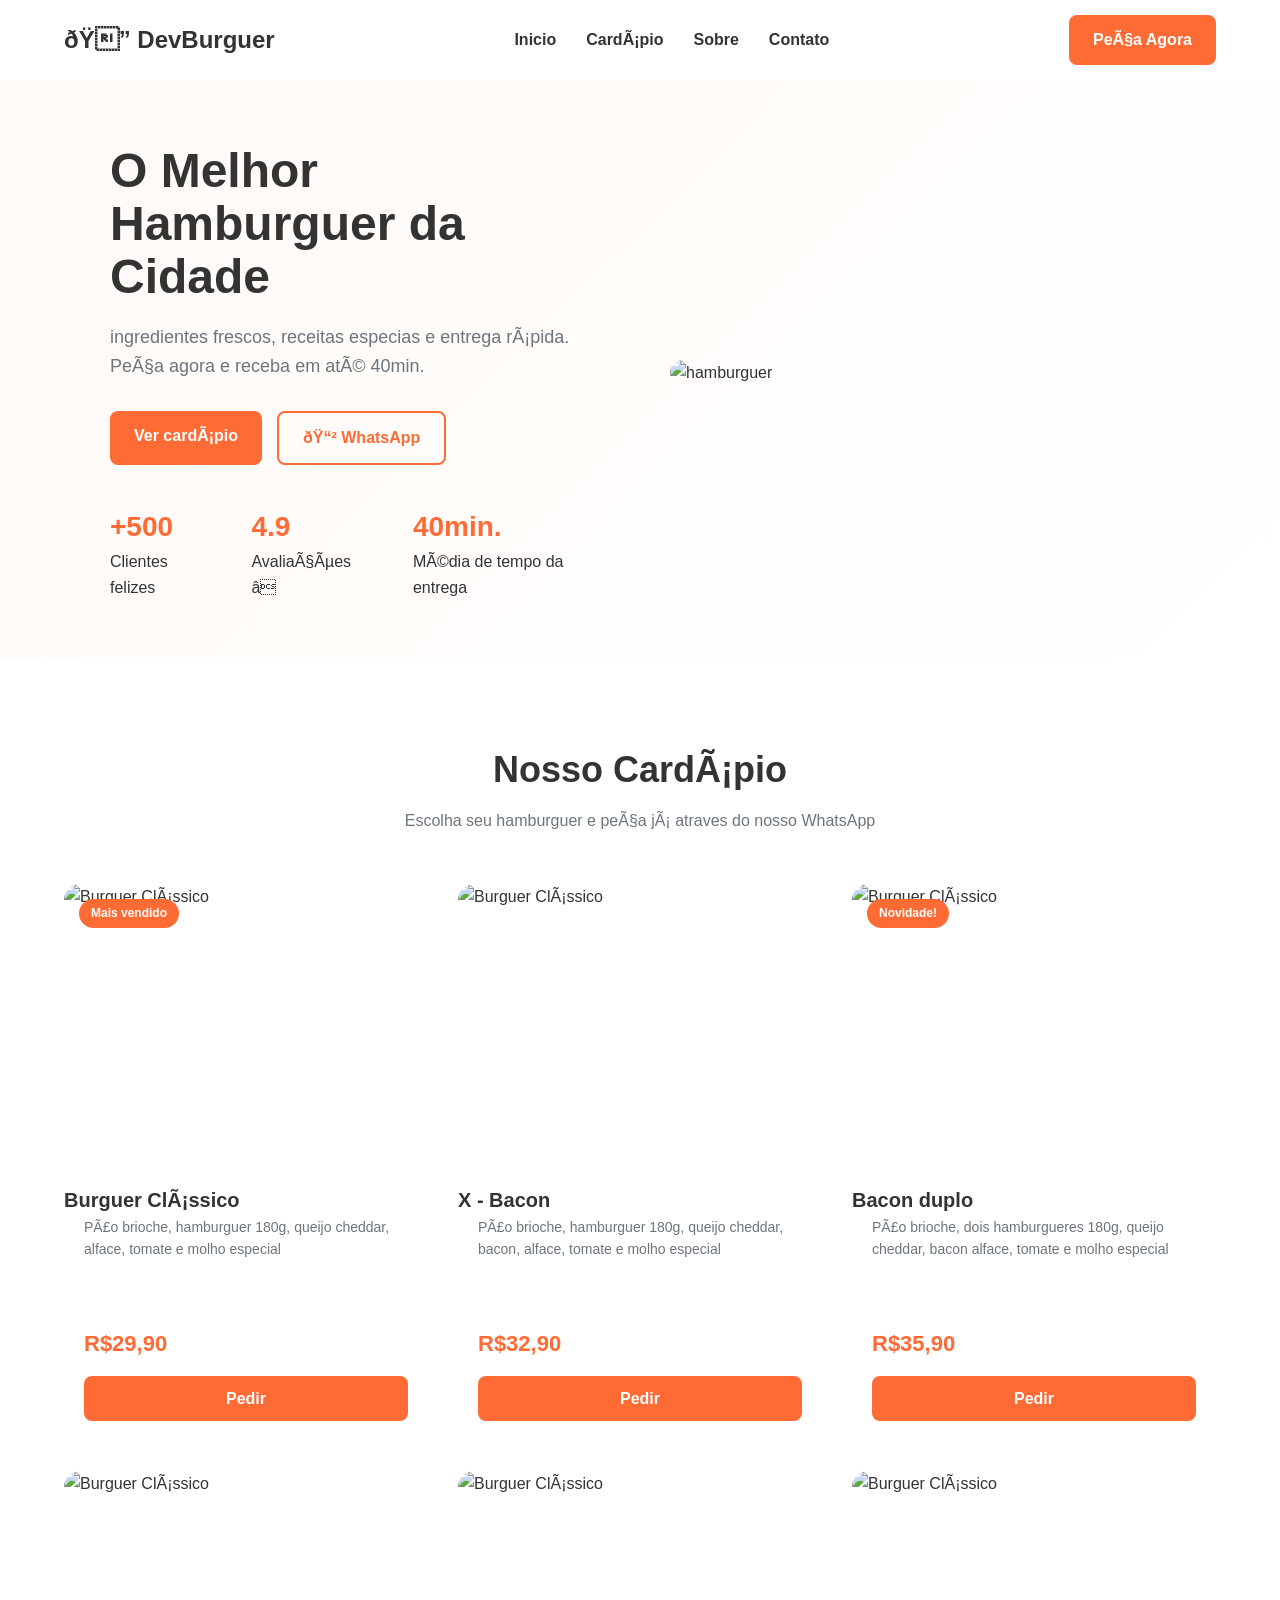
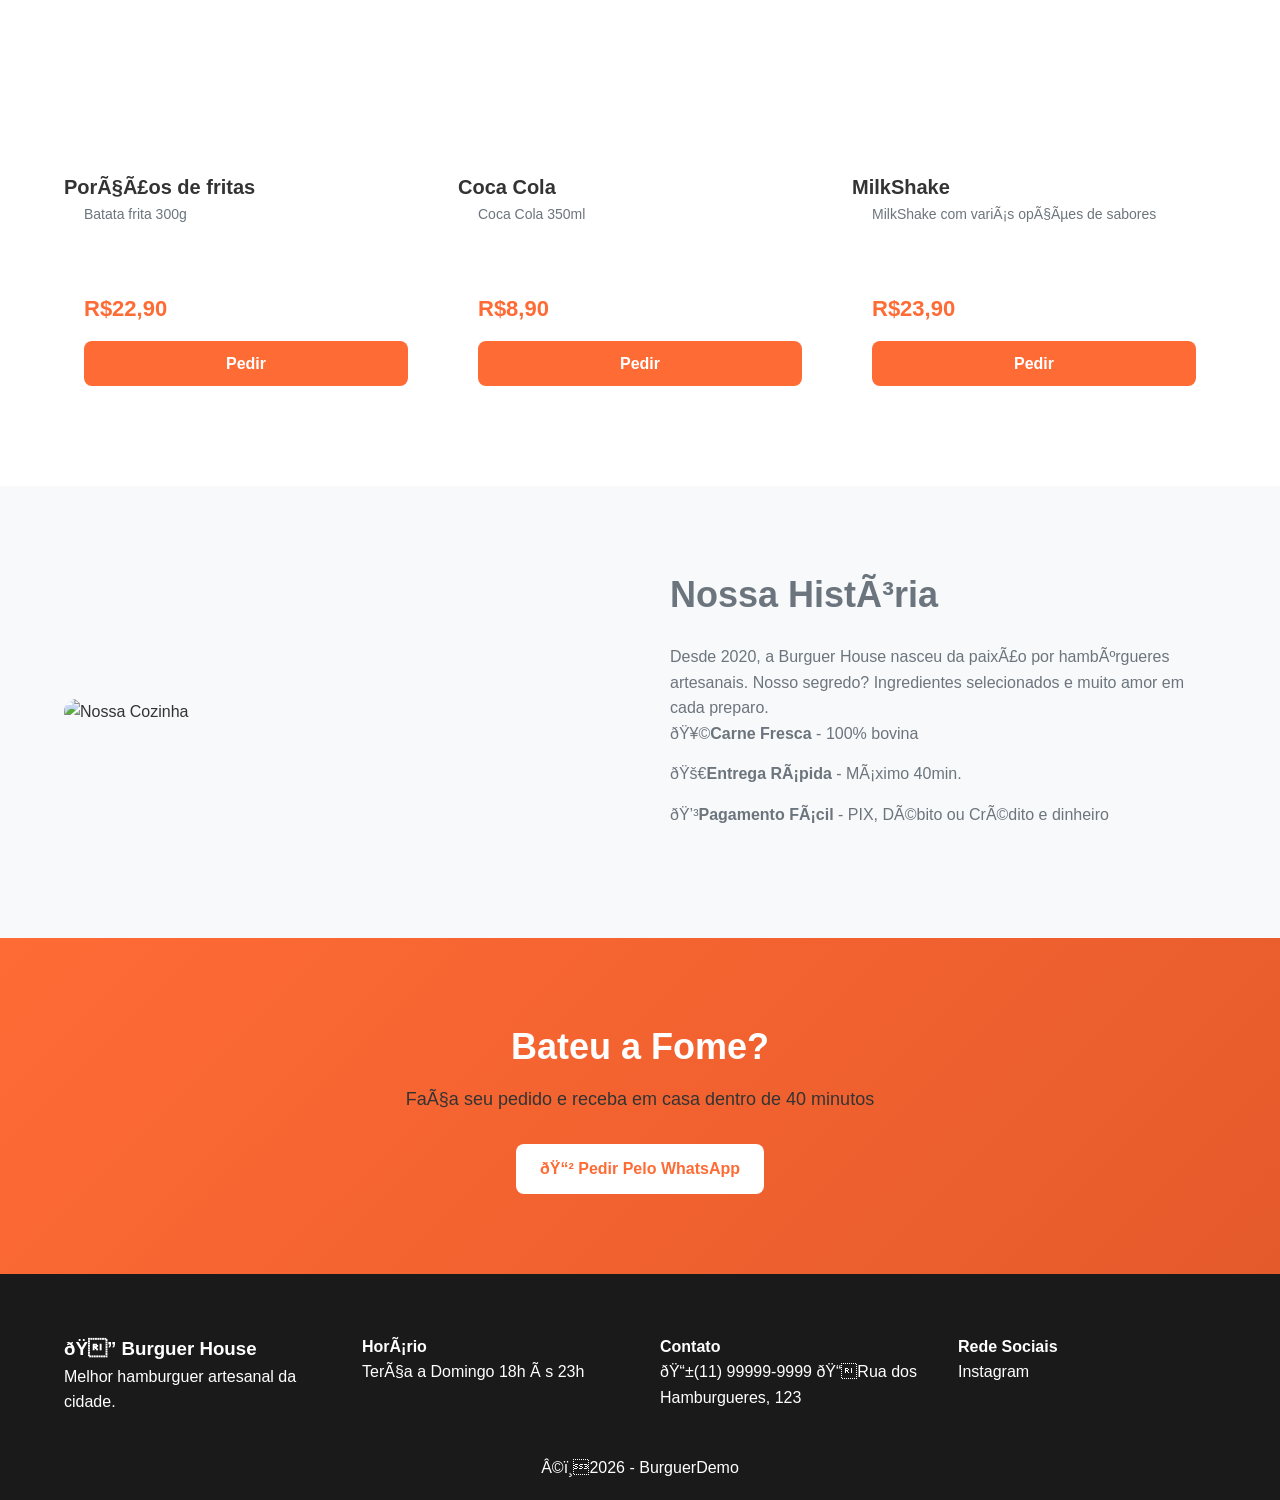
==== index.html @ b3206559 "first commit" ====
<!DOCTYPE html>
<html lang="en">
<head>
    <meta charset="pt-br">
    <meta name="viewport" content="width=device-width, initial-scale=1.0">
    <link rel="stylesheet" href="style.css">
    <title>Burguer Demo</title>
</head>
<body>
    <header>
        <a href="#" class="logo">🍔 DevBurguer</a>
        <nav>
            <a href="#">Inicio</a>
            <a href="#cardapio">Cardápio</a>
            <a href="#sobre">Sobre</a>
            <a href="#contato">Contato</a>
        </nav>
        <a href="#cardapio" class="btn">Peça Agora</a>
    </header>

    <section id="home" class="hero-wrapper">
        <article class="hero">
            <div>
                <h1>O Melhor Hamburguer da Cidade</h1>
                <p>ingredientes frescos, receitas especias e entrega rápida. Peça agora e receba em até 40min.</p>
                <nav class="hero-buttons">
                    <a id="#cardapio" class="btn">Ver cardápio</a>
                    <a href="https://wa.me/5511999999999" class="btn btn-outline">📲 WhatsApp</a>
                </nav>
                <ul class="hero-stats">
                    <li>
                        <strong>+500</strong>
                        Clientes felizes
                    </li>
                    <li>
                        <strong>4.9</strong>
                        Avaliações ⭐
                    </li>
                    <li>
                        <strong>40min.</strong>
                        Média de tempo da entrega
                    </li>
                </ul>
            </div>

            <img alt="hamburguer" src="https://images.unsplash.com/photo-1550547660-d9450f859349?q=80&w=765&auto=format&fit=crop&ixlib=rb-4.1.0&ixid=NHwxMjA3fDA%3D">
        </article>

    </section>

    <section id="cardapio" class="cardapio">
        <h2>Nosso Cardápio</h2>
        <p>Escolha seu hamburguer e peça já atraves do nosso WhatsApp</p>

        <ul class="menu-grid">
            <li>
                <img src="https://images.unsplash.com/photo-1767065703793-7012f5fced19?q=80&w=688&auto=format&fit=crop&ixlib=rb-4.1.0&ixid=NHwxMjA3fDA%3D" alt="Burguer Clássico">
                <span class="badge">Mais vendido</span>
                <h3>Burguer Clássico</h3>
                <p>Pão brioche, hamburguer 180g, queijo cheddar, alface, tomate e molho especial</p>
                <strong>R$29,90</strong>
                <a href="https://wa.me/5511999999999" class="btn">Pedir</a>
            </li>
            <li>
                <img src="https://plus.unsplash.com/premium_photo-1668202961193-4c5a66a2d68d?q=80&w=688&auto=format&fit=crop&ixlib=rb-4.1.0&ixid=NHwxMjA3fDA%3D" alt="Burguer Clássico">
                <h3>X - Bacon</h3>
                <p>Pão brioche, hamburguer 180g, queijo cheddar, bacon, alface, tomate e molho especial</p>
                <strong>R$32,90</strong>
                <a href="https://wa.me/5511999999999" class="btn">Pedir</a>
            </li>
            <li>
                <img src="https://images.unsplash.com/photo-1553979459-d2229ba7433b?q=80&w=1368&auto=format&fit=crop&ixlib=rb-4.1.0&ixid=NHwxMjA3fDA%3D" alt="Burguer Clássico">
                <span class="badge">Novidade!</span>
                <h3>Bacon duplo</h3>
                <p>Pão brioche, dois hamburgueres 180g, queijo cheddar, bacon alface, tomate e molho especial</p>
                <strong>R$35,90</strong>
                <a href="https://wa.me/5511999999999" class="btn">Pedir</a>
            </li>
            <li>
                <img src="https://plus.unsplash.com/premium_photo-1672774750509-bc9ff226f3e8?w=500&auto=format&fit=crop&q=60&ixlib=rb-4.1.0&ixid=NHwxMjA3fDA%3D" alt="Burguer Clássico">
                <h3>Porçãos de fritas</h3>
                <p>Batata frita 300g</p>
                <strong>R$22,90</strong>
                <a href="https://wa.me/5511999999999" class="btn">Pedir</a>
            </li>
            <li>
                <img src="https://images.unsplash.com/photo-1624797375978-8c2f746bdd3a?q=80&w=1493&auto=format&fit=crop&ixlib=rb-4.1.0&ixid=NHwxMjA3fDA%3D" alt="Burguer Clássico">
                <h3>Coca Cola</h3>
                <p>Coca Cola 350ml</p>
                <strong>R$8,90</strong>
                <a href="https://wa.me/5511999999999" class="btn">Pedir</a>
            </li>
            <li>
                <img src="https://images.unsplash.com/photo-1553787499-6f9133860278?q=80&w=687&auto=format&fit=crop&ixlib=rb-4.1.0&ixid=NHwxMjA3fDA%3D" alt="Burguer Clássico">
                <h3>MilkShake</h3>
                <p>MilkShake com variás opções de sabores</p>
                <strong>R$23,90</strong>
                <a href="https://wa.me/5511999999999" class="btn">Pedir</a>
            </li>
        </ul>

    </section>

    <section id="sobre" class="sobre">
        <img src="https://media.istockphoto.com/id/1333944307/pt/foto/close-up-on-a-chef-preparing-burgers-at-a-restaurant.jpg?s=2048x2048&w=is&k=20&c=z2HkvEHlFEGP-bmzWvf8Dh6YORxbIWRDjAo1JpiLrrc=" alt="Nossa Cozinha">
        <article>
            <h2>Nossa História</h2>
            <p>Desde 2020, a Burguer House nasceu da paixão por hambúrgueres artesanais. Nosso segredo? Ingredientes selecionados e muito amor em cada preparo.</p>
            <ul>
                <li>🥩<strong>Carne Fresca</strong> - 100% bovina</li>
                <li>🚀<strong>Entrega Rápida</strong> - Máximo 40min.</li>
                <li>💳<strong>Pagamento Fácil</strong> - PIX, Débito ou Crédito e dinheiro</li>
            </ul>
        </article>
    </section>    

    <section id="cta" class="cta">
        <h2>Bateu a Fome?</h2>
        <p>Faça seu pedido e receba em casa dentro de 40 minutos</p>
        <a href="https://wa.me/5511999999999" class="btn btn-light">📲 Pedir Pelo WhatsApp</a>
    </section>

    <footer id="contato">
        <section>
            <h3>🍔 Burguer House</h3>
            <p>Melhor hamburguer artesanal da cidade.</p>
        </section>

        <section>
            <h4>Horário</h4>
            <p>Terça a Domingo 18h às 23h</p>
        </section>

        <section>
            <h4>Contato</h4>
            <p>
                📱(11) 99999-9999
               📍Rua dos Hamburgueres, 123
            </p>

        </section>

        <section>
            <H4>Rede Sociais</H4>
            <p>Instagram</p>
        </section>

        <p class="copy">©️2026 - BurguerDemo</p>

    </footer>


</body>
</html>
---- style.css ----
* {
    margin: 0;
    padding: 0;
    box-sizing: border-box;
}

:root {
    --primary: #ff6b35;
    --dark: #1a1a1a;
    --gray: #6c757d;
    --light: #f8f9fa;
    --radius: 16px;
    --shadow: 0 10px 40 px rgab(0, 0, 0, 0.1);
}

body {
    font-family: Arial, Helvetica, sans-serif;
    line-height: 1.6;
    color: #333;
}

a {
    text-decoration: none;
    color: inherit;
}

img {
    max-width: 100%;
    display: block;
}

ul {
    list-style: none;
}

html {
    scroll-behavior: smooth;
}

.btn {
    background: var(--primary);
    display: inline-block;
    padding: 12px 24px;
    color: #fff;
    border-radius: 8px;
    font-weight: 600;
    transition: 0.3s;
    cursor: pointer;
}

.btn:hover {
    filter: brightness(0.9);
    transform: translateY(-2px);
}

.btn-outline {
    background: transparent;
    border: 2px solid var(--primary);
    color: var(--primary);
}

.btn-outline:hover {
    background-color: var(--primary);
    color: #fff;
}

.btn-light {
    background-color: #fff;
    color: var(--primary);
}

.logo {
    font-size: 24px;
    font-weight: 700;
}

header {
    position: fixed;
    inset: 0 0 auto 0;
    display: flex;
    align-items: center;
    justify-content: space-between;
    padding: 15px 5%;
    background: #fff;
    box-shadow: var(--shadow);
    z-index: 99;
}

header nav {
    display: flex;
    gap: 30px;
}

header nav a {
    font-weight: 600;
}

header nav a:hover {
    color: var(--primary);
}

.hero-wrapper {
    background: linear-gradient(135deg, #fff9f5, white);
    padding-top: 85px;
}

.hero {
    display: grid;
    grid-template-columns: 1fr 1fr;
    align-items: center;
    gap: 60px;
    max-width: 1100px;
    margin: 0 auto;
    padding: 60px 20px;
}

.hero h1 {
    font-size: 48px;
    line-height: 1.1;
    margin-bottom: 20px;
}

.hero p {
    font-size: 18px;
    color: var(--gray);
    margin-bottom: 30px;
}

.hero img {
    border-radius: var(--radius);
    box-shadow: 0 20px 60px rgab(255, 107, 53, 0.3);
}

.hero-buttons {
    display: flex;
    gap: 15px;
    margin-bottom: 40px;
}

.hero-stats {
    display: flex;
    gap: 40px;
}

.hero-stats li {
    display: flex;
    flex-direction: column;
}

.hero-stats span {
    font-size: 14px;
    color: var(--gray);
}

.hero-stats strong {
    font-size: 28px;
    color: var(--primary);
}

.cardapio {
    padding: 80px 5%;
    text-align: center;
}

.cardapio h2 {
    font-size: 36px;
    margin-bottom: 10px;
}

.cardapio p {
    color: var(--gray);
    margin-bottom: 50px;
}

.menu-grid {
    display: grid;
    grid-template-columns: repeat(auto-fit, minmax(300px, 1fr));
    gap: 30px;
    max-width: 1200px;
    margin: 0 auto;
}

.menu-grid li {
    position: relative;
    background-color: #fff;
    border-radius: var(--radius);
    overflow: hidden;
    box-shadow: var(--shadow);
    text-align: left;
}

.menu-grid li img {
    width: 100%;
    height: 300px;
    object-fit: cover;
}

.badge {
    position: absolute;
    top: 15px;
    left: 15px;
    background-color: var(--primary);
    color: #fff;
    padding: 5px 12px;
    border-radius: 20px;
    font-size: 12px;
    font-weight: 600;
}

.menu-grid h3 {
    padding: 20px, 20px, 10px;
    font-size: 20px;
}

.menu-grid p {
    padding: 0 20px;
    font-size: 14px;
    color: var(--gray);
}

.menu-grid strong {
    display: block;
    padding: 15px 20px 0;
    font-size: 22px;
    color: var(--primary);
}

.menu-grid .btn {
    display: block;
    margin: 15px 20px 20px;
    text-align: center;
    padding: 10px;
}

.sobre {
    display: grid;
    grid-template-columns: 1fr 1fr;
    align-items: center;
    gap: 60px;
    padding: 80px 5%;
    background-color: var(--light);
}

.sobre img {
    border-radius: var(--radius);
    box-shadow: var(--shadow);
}

.sobre h2 {
    font-size: 36px;
    margin-bottom: 20px;
}

.sobre article {
    color: var(--gray);
    margin-bottom: 30px;
}

.sobre ul {
    display: flex;
    flex-direction: column;
    gap: 15px;
}

.cta {
    padding: 80px 5%;
    text-align: center;
    background: linear-gradient(135deg, var(--primary), #e55a2b);
}

.cta h2 {
    font-size: 36px;
    color: #fff;
    margin-bottom: 10px;
}

.cta p {
    color: rgab(255, 255, 255, 0.9);
    font-size: 18px;
    margin-bottom: 30px;
}

footer {
    display: grid;
    grid-template-columns: repeat(4, 1fr);
    gap: 40px;
    padding: 60px 5% 20px;
    background: var(--dark);
    color: #fff;
}

footer .copy {
    grid-column: 1/-1;
    text-align: center;
}
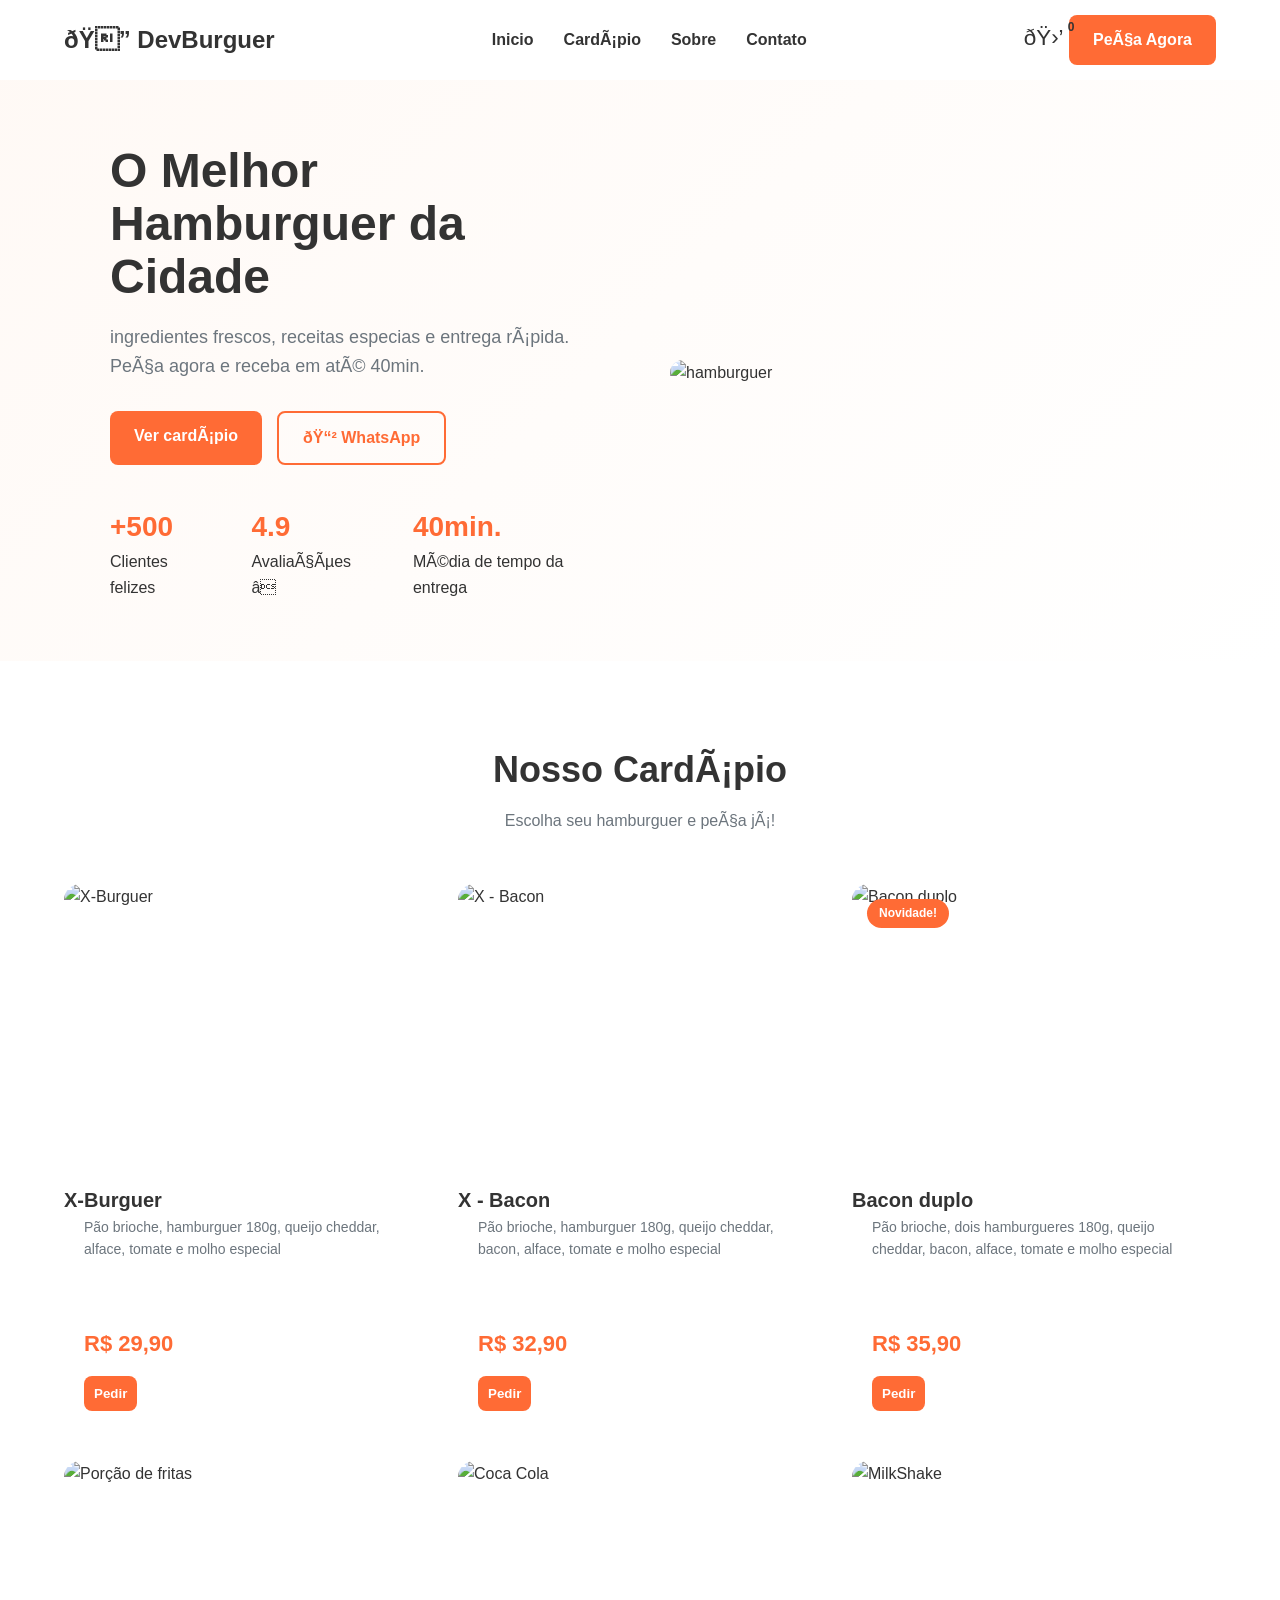
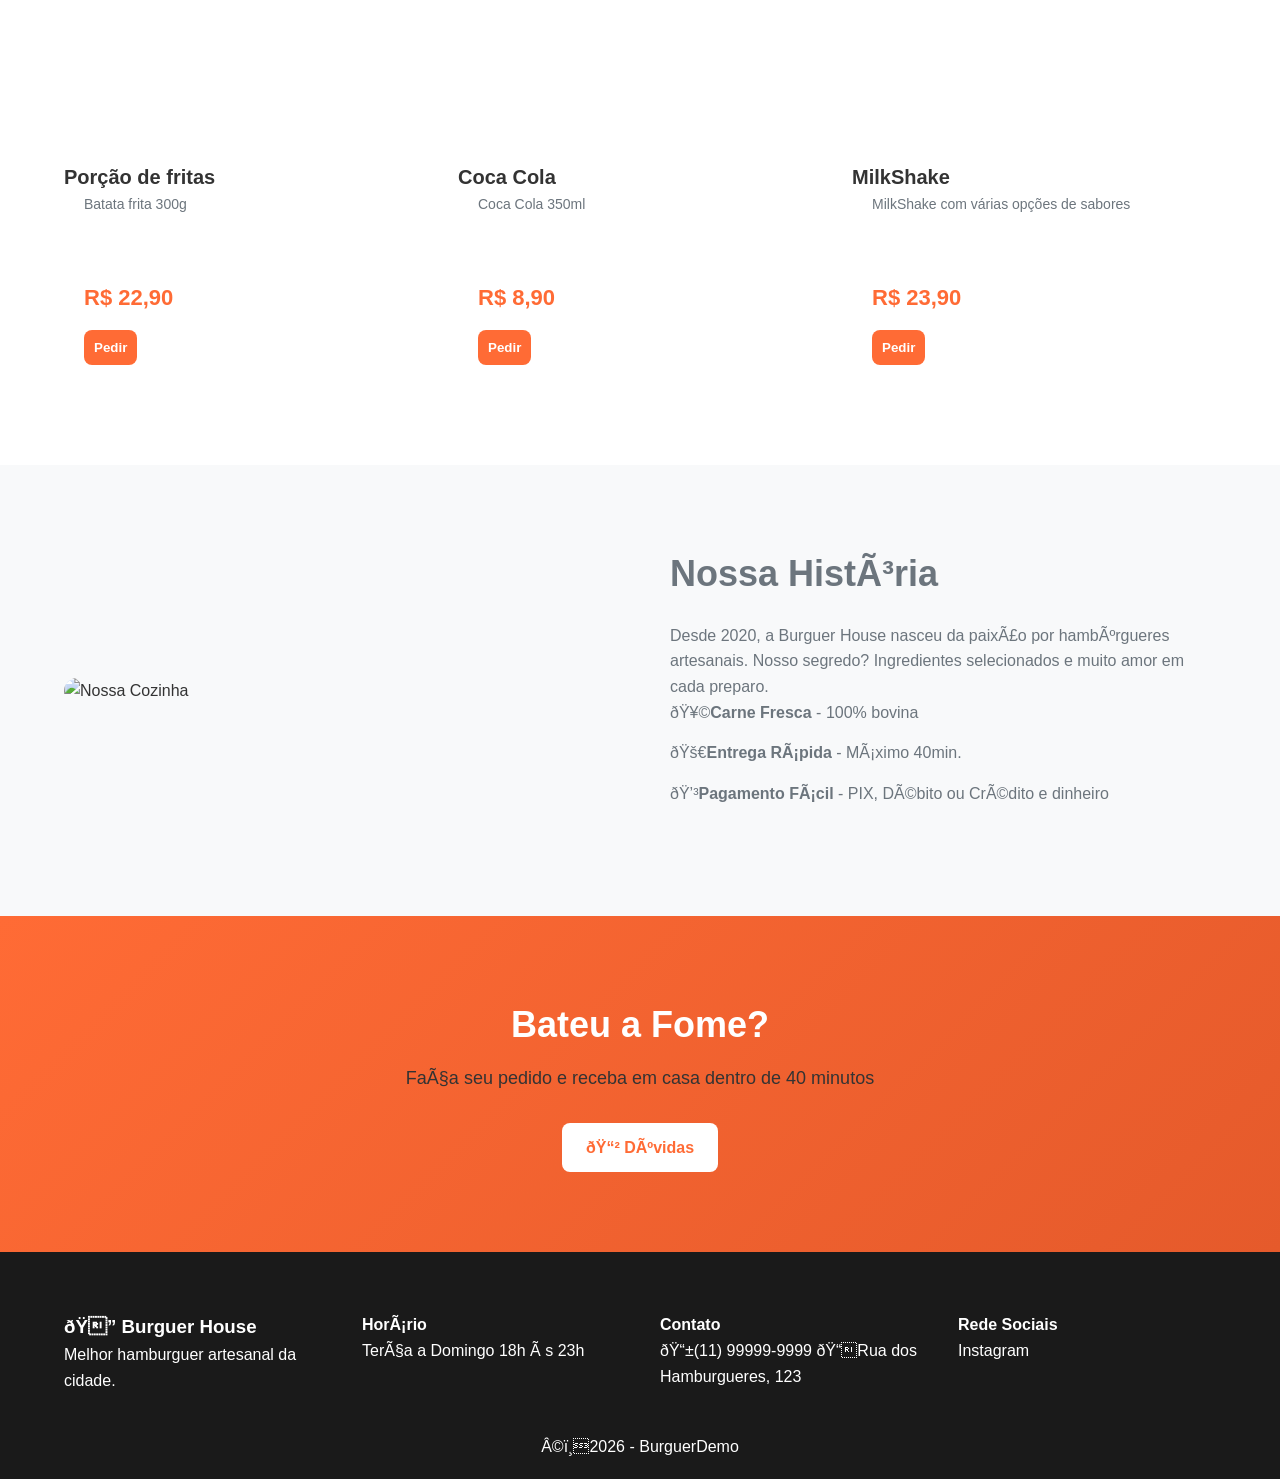
==== commit c8a9163c: "add cart page" ====
--- a/index.html
+++ b/index.html
@@ -15,7 +15,12 @@
             <a href="#sobre">Sobre</a>
             <a href="#contato">Contato</a>
         </nav>
-        <a href="#cardapio" class="btn">Peça Agora</a>
+        <div>
+            <a href="carrinho.html" class="cart-link" aria-label="Carrinho">
+            🛒 <span class="cart-badge" id="cart-badge"></span>
+            </a>
+            <a href="#cardapio" class="btn">Peça Agora</a>
+        </div>
     </header>
 
     <section id="home" class="hero-wrapper">
@@ -50,54 +55,11 @@
 
     <section id="cardapio" class="cardapio">
         <h2>Nosso Cardápio</h2>
-        <p>Escolha seu hamburguer e peça já atraves do nosso WhatsApp</p>
+        <p>Escolha seu hamburguer e peça já!</p>
 
-        <ul class="menu-grid">
-            <li>
-                <img src="https://images.unsplash.com/photo-1767065703793-7012f5fced19?q=80&w=688&auto=format&fit=crop&ixlib=rb-4.1.0&ixid=NHwxMjA3fDA%3D" alt="Burguer Clássico">
-                <span class="badge">Mais vendido</span>
-                <h3>Burguer Clássico</h3>
-                <p>Pão brioche, hamburguer 180g, queijo cheddar, alface, tomate e molho especial</p>
-                <strong>R$29,90</strong>
-                <a href="https://wa.me/5511999999999" class="btn">Pedir</a>
-            </li>
-            <li>
-                <img src="https://plus.unsplash.com/premium_photo-1668202961193-4c5a66a2d68d?q=80&w=688&auto=format&fit=crop&ixlib=rb-4.1.0&ixid=NHwxMjA3fDA%3D" alt="Burguer Clássico">
-                <h3>X - Bacon</h3>
-                <p>Pão brioche, hamburguer 180g, queijo cheddar, bacon, alface, tomate e molho especial</p>
-                <strong>R$32,90</strong>
-                <a href="https://wa.me/5511999999999" class="btn">Pedir</a>
-            </li>
-            <li>
-                <img src="https://images.unsplash.com/photo-1553979459-d2229ba7433b?q=80&w=1368&auto=format&fit=crop&ixlib=rb-4.1.0&ixid=NHwxMjA3fDA%3D" alt="Burguer Clássico">
-                <span class="badge">Novidade!</span>
-                <h3>Bacon duplo</h3>
-                <p>Pão brioche, dois hamburgueres 180g, queijo cheddar, bacon alface, tomate e molho especial</p>
-                <strong>R$35,90</strong>
-                <a href="https://wa.me/5511999999999" class="btn">Pedir</a>
-            </li>
-            <li>
-                <img src="https://plus.unsplash.com/premium_photo-1672774750509-bc9ff226f3e8?w=500&auto=format&fit=crop&q=60&ixlib=rb-4.1.0&ixid=NHwxMjA3fDA%3D" alt="Burguer Clássico">
-                <h3>Porçãos de fritas</h3>
-                <p>Batata frita 300g</p>
-                <strong>R$22,90</strong>
-                <a href="https://wa.me/5511999999999" class="btn">Pedir</a>
-            </li>
-            <li>
-                <img src="https://images.unsplash.com/photo-1624797375978-8c2f746bdd3a?q=80&w=1493&auto=format&fit=crop&ixlib=rb-4.1.0&ixid=NHwxMjA3fDA%3D" alt="Burguer Clássico">
-                <h3>Coca Cola</h3>
-                <p>Coca Cola 350ml</p>
-                <strong>R$8,90</strong>
-                <a href="https://wa.me/5511999999999" class="btn">Pedir</a>
-            </li>
-            <li>
-                <img src="https://images.unsplash.com/photo-1553787499-6f9133860278?q=80&w=687&auto=format&fit=crop&ixlib=rb-4.1.0&ixid=NHwxMjA3fDA%3D" alt="Burguer Clássico">
-                <h3>MilkShake</h3>
-                <p>MilkShake com variás opções de sabores</p>
-                <strong>R$23,90</strong>
-                <a href="https://wa.me/5511999999999" class="btn">Pedir</a>
-            </li>
-        </ul>
+        <ul class="menu-grid"></ul>
+
+<script src="cardapio.js"></script>
 
     </section>
 
@@ -117,7 +79,7 @@
     <section id="cta" class="cta">
         <h2>Bateu a Fome?</h2>
         <p>Faça seu pedido e receba em casa dentro de 40 minutos</p>
-        <a href="https://wa.me/5511999999999" class="btn btn-light">📲 Pedir Pelo WhatsApp</a>
+        <a href="https://wa.me/5511999999999" class="btn btn-light">📲 Dúvidas</a>
     </section>
 
     <footer id="contato">
--- a/style.css
+++ b/style.css
@@ -37,6 +37,23 @@
     scroll-behavior: smooth;
 }
 
+.cart-link { position: relative; font-size: 1.4rem; }
+
+.cart-badge {
+  position: absolute;
+  top: -8px;
+  right: -12px;
+  min-width: 20px;
+  padding: 0 5px;
+  border-radius: 999px;
+  background: var(--orange);
+  color: var(--white);
+  font-size: 0.75rem;
+  font-weight: 700;
+  line-height: 20px;
+  text-align: center;
+}
+
 .btn {
     background: var(--primary);
     display: inline-block;
@@ -67,6 +84,13 @@
 .btn-light {
     background-color: #fff;
     color: var(--primary);
+}
+
+.menu-grid .btn {
+  border: none;
+  cursor: pointer; 
+  padding: 12px 24px;
+  border-radius: 8px;
 }
 
 .logo {
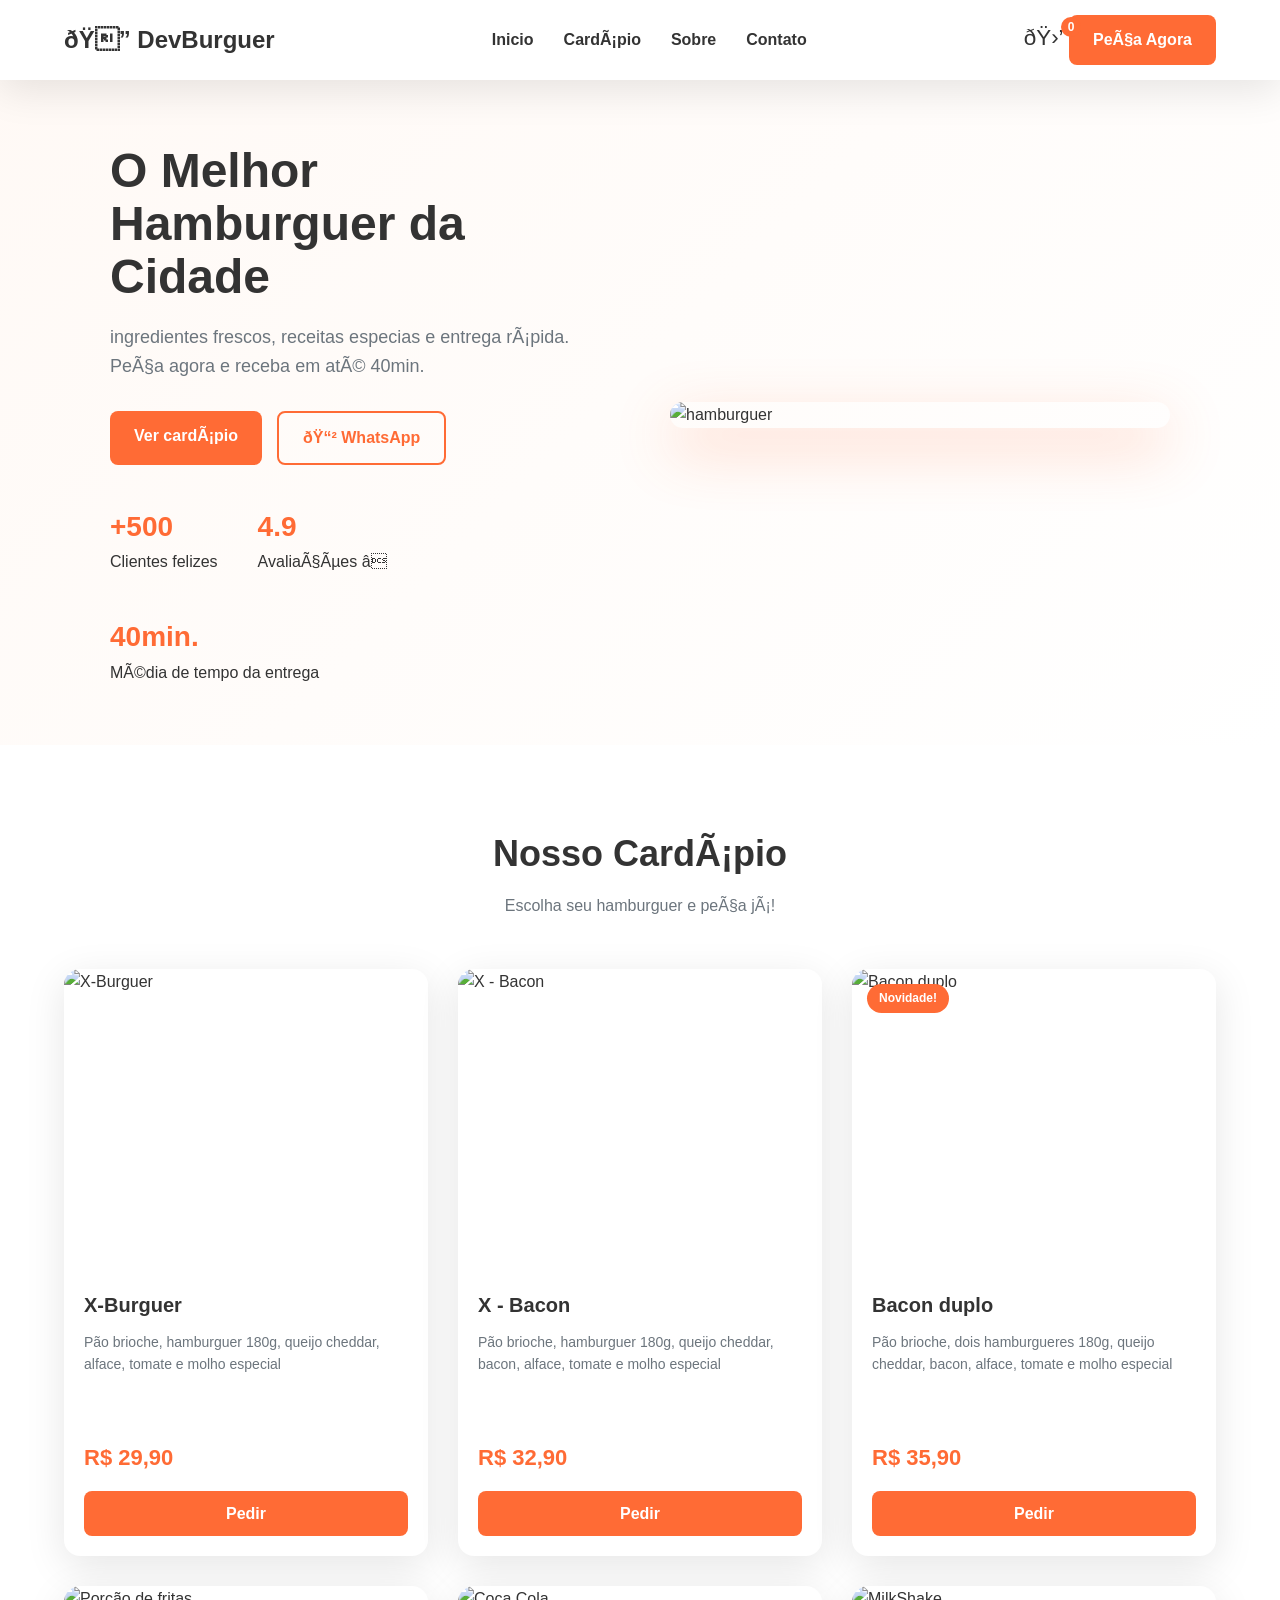
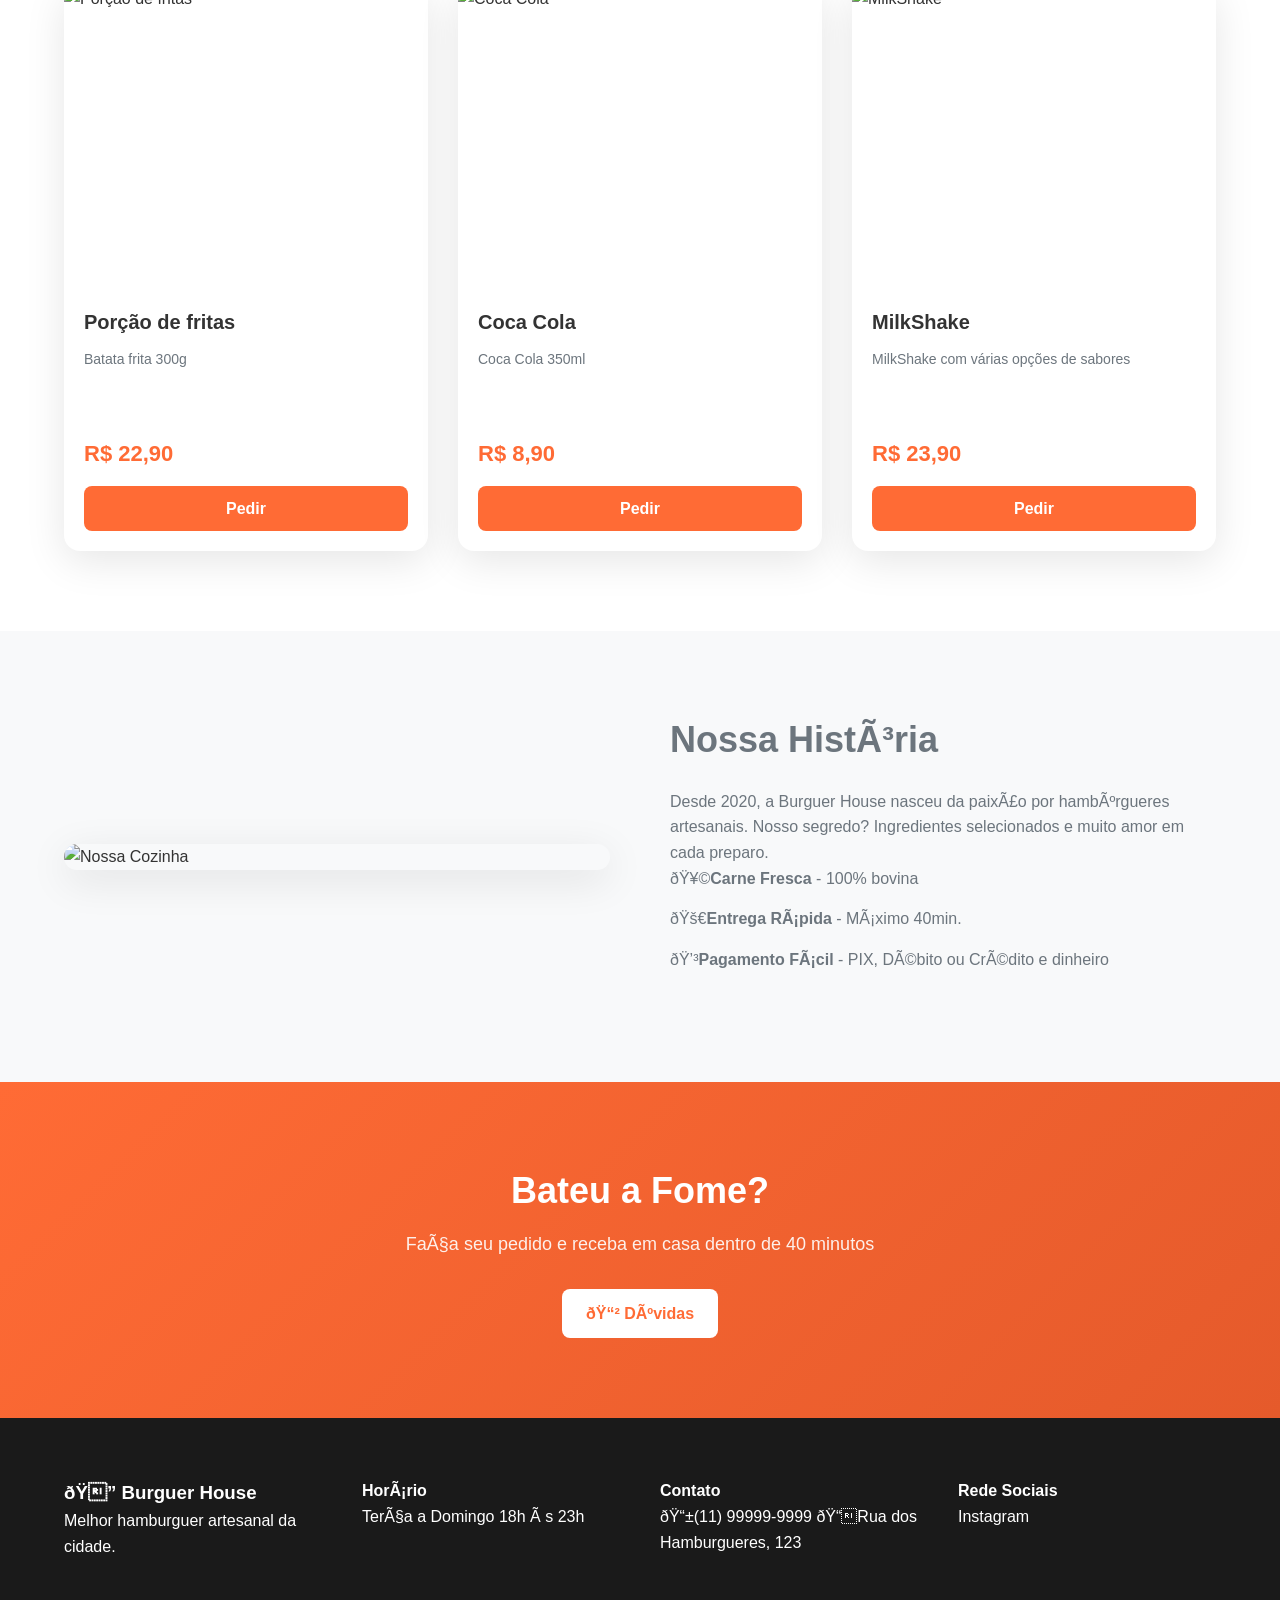
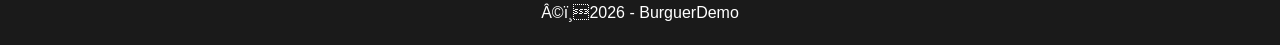
==== commit 7a85c9aa: "modificação home" ====
--- a/index.html
+++ b/index.html
@@ -29,7 +29,7 @@
                 <h1>O Melhor Hamburguer da Cidade</h1>
                 <p>ingredientes frescos, receitas especias e entrega rápida. Peça agora e receba em até 40min.</p>
                 <nav class="hero-buttons">
-                    <a id="#cardapio" class="btn">Ver cardápio</a>
+                    <a id="#cardapio" href="#cardapio" class="btn">Ver cardápio</a>
                     <a href="https://wa.me/5511999999999" class="btn btn-outline">📲 WhatsApp</a>
                 </nav>
                 <ul class="hero-stats">
--- a/style.css
+++ b/style.css
@@ -10,7 +10,15 @@
     --gray: #6c757d;
     --light: #f8f9fa;
     --radius: 16px;
-    --shadow: 0 10px 40 px rgab(0, 0, 0, 0.1);
+    --shadow: 0 10px 40px rgba(0, 0, 0, 0.1);
+    --header-h: 85px; /* altura do cabeçalho fixo (muda no celular) */
+}
+
+html {
+    scroll-behavior: smooth;
+    scroll-padding-top: var(--header-h); /* links #cardapio, #sobre não ficam escondidos atrás do cabeçalho */
+    -webkit-text-size-adjust: 100%;      /* iOS: não aumenta o texto sozinho ao girar a tela */
+    text-size-adjust: 100%;
 }
 
 body {
@@ -24,6 +32,11 @@
     color: inherit;
 }
 
+a,
+button {
+    -webkit-tap-highlight-color: transparent; /* tira o brilho cinza ao tocar */
+}
+
 img {
     max-width: 100%;
     display: block;
@@ -33,41 +46,42 @@
     list-style: none;
 }
 
-html {
-    scroll-behavior: smooth;
-}
-
+/* ---------- Carrinho no cabeçalho ---------- */
 .cart-link { position: relative; font-size: 1.4rem; }
 
 .cart-badge {
-  position: absolute;
-  top: -8px;
-  right: -12px;
-  min-width: 20px;
-  padding: 0 5px;
-  border-radius: 999px;
-  background: var(--orange);
-  color: var(--white);
-  font-size: 0.75rem;
-  font-weight: 700;
-  line-height: 20px;
-  text-align: center;
-}
-
+    position: absolute;
+    top: -8px;
+    right: -12px;
+    min-width: 20px;
+    padding: 0 5px;
+    border-radius: 999px;
+    background: var(--primary);
+    color: #fff;
+    font-size: 0.75rem;
+    font-weight: 700;
+    line-height: 20px;
+    text-align: center;
+}
+
+/* ---------- Botões ---------- */
 .btn {
     background: var(--primary);
     display: inline-block;
     padding: 12px 24px;
     color: #fff;
+    border: none;
     border-radius: 8px;
+    font: inherit;           /* <button> herda a fonte do site (no iOS evita zoom e fonte diferente) */
     font-weight: 600;
     transition: 0.3s;
     cursor: pointer;
-}
-
-.btn:hover {
+    -webkit-appearance: none; /* remove o estilo padrão do iOS */
+    appearance: none;
+}
+
+.btn:active {
     filter: brightness(0.9);
-    transform: translateY(-2px);
 }
 
 .btn-outline {
@@ -76,23 +90,33 @@
     color: var(--primary);
 }
 
-.btn-outline:hover {
-    background-color: var(--primary);
-    color: #fff;
-}
-
 .btn-light {
     background-color: #fff;
     color: var(--primary);
 }
 
-.menu-grid .btn {
-  border: none;
-  cursor: pointer; 
-  padding: 12px 24px;
-  border-radius: 8px;
-}
-
+/* Hover só onde existe mouse (no toque ele "gruda" depois do clique) */
+@media (hover: hover) {
+    .btn:hover {
+        filter: brightness(0.9);
+        transform: translateY(-2px);
+    }
+
+    .btn-outline:hover {
+        background-color: var(--primary);
+        color: #fff;
+    }
+
+    header nav a:hover {
+        color: var(--primary);
+    }
+}
+
+.btn:focus:not(:focus-visible) {
+    outline: none;
+}
+
+/* ---------- Cabeçalho ---------- */
 .logo {
     font-size: 24px;
     font-weight: 700;
@@ -105,6 +129,8 @@
     align-items: center;
     justify-content: space-between;
     padding: 15px 5%;
+    padding-left: max(5%, env(safe-area-inset-left));
+    padding-right: max(5%, env(safe-area-inset-right));
     background: #fff;
     box-shadow: var(--shadow);
     z-index: 99;
@@ -119,13 +145,10 @@
     font-weight: 600;
 }
 
-header nav a:hover {
-    color: var(--primary);
-}
-
+/* ---------- Hero ---------- */
 .hero-wrapper {
     background: linear-gradient(135deg, #fff9f5, white);
-    padding-top: 85px;
+    padding-top: var(--header-h);
 }
 
 .hero {
@@ -139,7 +162,7 @@
 }
 
 .hero h1 {
-    font-size: 48px;
+    font-size: clamp(32px, 8vw, 48px); /* diminui sozinho em telas pequenas */
     line-height: 1.1;
     margin-bottom: 20px;
 }
@@ -152,17 +175,19 @@
 
 .hero img {
     border-radius: var(--radius);
-    box-shadow: 0 20px 60px rgab(255, 107, 53, 0.3);
+    box-shadow: 0 20px 60px rgba(255, 107, 53, 0.3);
 }
 
 .hero-buttons {
     display: flex;
+    flex-wrap: wrap;
     gap: 15px;
     margin-bottom: 40px;
 }
 
 .hero-stats {
     display: flex;
+    flex-wrap: wrap;
     gap: 40px;
 }
 
@@ -181,13 +206,14 @@
     color: var(--primary);
 }
 
+/* ---------- Cardápio ---------- */
 .cardapio {
     padding: 80px 5%;
     text-align: center;
 }
 
 .cardapio h2 {
-    font-size: 36px;
+    font-size: clamp(26px, 6vw, 36px);
     margin-bottom: 10px;
 }
 
@@ -198,7 +224,8 @@
 
 .menu-grid {
     display: grid;
-    grid-template-columns: repeat(auto-fit, minmax(300px, 1fr));
+    /* min(100%, 300px): em telas de 320px o card nunca passa da largura da tela */
+    grid-template-columns: repeat(auto-fit, minmax(min(100%, 300px), 1fr));
     gap: 30px;
     max-width: 1200px;
     margin: 0 auto;
@@ -232,7 +259,7 @@
 }
 
 .menu-grid h3 {
-    padding: 20px, 20px, 10px;
+    padding: 20px 20px 10px;
     font-size: 20px;
 }
 
@@ -251,11 +278,14 @@
 
 .menu-grid .btn {
     display: block;
+    width: calc(100% - 40px);
+    min-height: 44px;            /* tamanho mínimo confortável para o dedo */
     margin: 15px 20px 20px;
+    padding: 10px;
     text-align: center;
-    padding: 10px;
-}
-
+}
+
+/* ---------- Sobre ---------- */
 .sobre {
     display: grid;
     grid-template-columns: 1fr 1fr;
@@ -271,7 +301,7 @@
 }
 
 .sobre h2 {
-    font-size: 36px;
+    font-size: clamp(26px, 6vw, 36px);
     margin-bottom: 20px;
 }
 
@@ -286,6 +316,7 @@
     gap: 15px;
 }
 
+/* ---------- Chamada final ---------- */
 .cta {
     padding: 80px 5%;
     text-align: center;
@@ -293,22 +324,24 @@
 }
 
 .cta h2 {
-    font-size: 36px;
+    font-size: clamp(26px, 6vw, 36px);
     color: #fff;
     margin-bottom: 10px;
 }
 
 .cta p {
-    color: rgab(255, 255, 255, 0.9);
+    color: rgba(255, 255, 255, 0.9);
     font-size: 18px;
     margin-bottom: 30px;
 }
 
+/* ---------- Rodapé ---------- */
 footer {
     display: grid;
     grid-template-columns: repeat(4, 1fr);
     gap: 40px;
     padding: 60px 5% 20px;
+    padding-bottom: max(20px, env(safe-area-inset-bottom)); /* barra inferior do iPhone */
     background: var(--dark);
     color: #fff;
 }
@@ -318,3 +351,131 @@
     text-align: center;
 }
 
+/* =========================================================
+   CELULAR E TABLET
+   ========================================================= */
+
+/* Tablet e celular: uma coluna */
+@media (max-width: 900px) {
+    .hero {
+        grid-template-columns: 1fr;
+        gap: 32px;
+        padding: 40px 20px;
+    }
+
+    .hero img {
+        width: 100%;
+        max-height: 380px;
+        object-fit: cover;
+    }
+
+    .sobre {
+        grid-template-columns: 1fr;
+        gap: 32px;
+        padding: 56px 5%;
+    }
+
+    .menu-grid li img {
+        height: 240px;
+    }
+
+    footer {
+        grid-template-columns: repeat(2, 1fr);
+        gap: 32px;
+    }
+}
+
+/* Celular: cabeçalho em duas linhas (logo + botões em cima, menu embaixo) */
+@media (max-width: 768px) {
+    :root {
+        --header-h: 108px;
+    }
+
+    header {
+        flex-wrap: wrap;
+        gap: 8px 12px;
+        padding-top: 10px;
+        padding-bottom: 8px;
+    }
+
+    header > * {
+        order: 2;
+    }
+
+    header .logo {
+        order: 1;
+        margin-right: auto;
+        font-size: 22px;
+    }
+
+    header nav {
+        order: 3;
+        width: 100%;
+        justify-content: space-between;
+        gap: 12px;
+        padding-top: 6px;
+        border-top: 1px solid #eee;
+        font-size: 15px;
+    }
+
+    header .btn {
+        display: inline-flex;
+        align-items: center;
+        min-height: 44px;
+        padding: 8px 14px;
+        font-size: 14px;
+    }
+
+    .cart-link {
+        padding: 8px 10px;
+    }
+
+    .cart-badge {
+        top: 0;
+        right: 0;
+    }
+}
+
+/* Celulares pequenos */
+@media (max-width: 520px) {
+    .hero-buttons .btn {
+        flex: 1 1 140px;
+        text-align: center;
+    }
+
+    .hero-stats {
+        gap: 24px;
+    }
+
+    .cardapio,
+    .cta {
+        padding: 56px 5%;
+    }
+
+    .cardapio p {
+        margin-bottom: 32px;
+    }
+
+    .menu-grid {
+        gap: 20px;
+    }
+
+    .menu-grid li img {
+        height: 200px;
+    }
+
+    footer {
+        grid-template-columns: 1fr;
+        padding-top: 40px;
+    }
+}
+
+@media (prefers-reduced-motion: reduce) {
+    html {
+        scroll-behavior: auto;
+    }
+
+    * {
+        transition: none !important;
+    }
+}
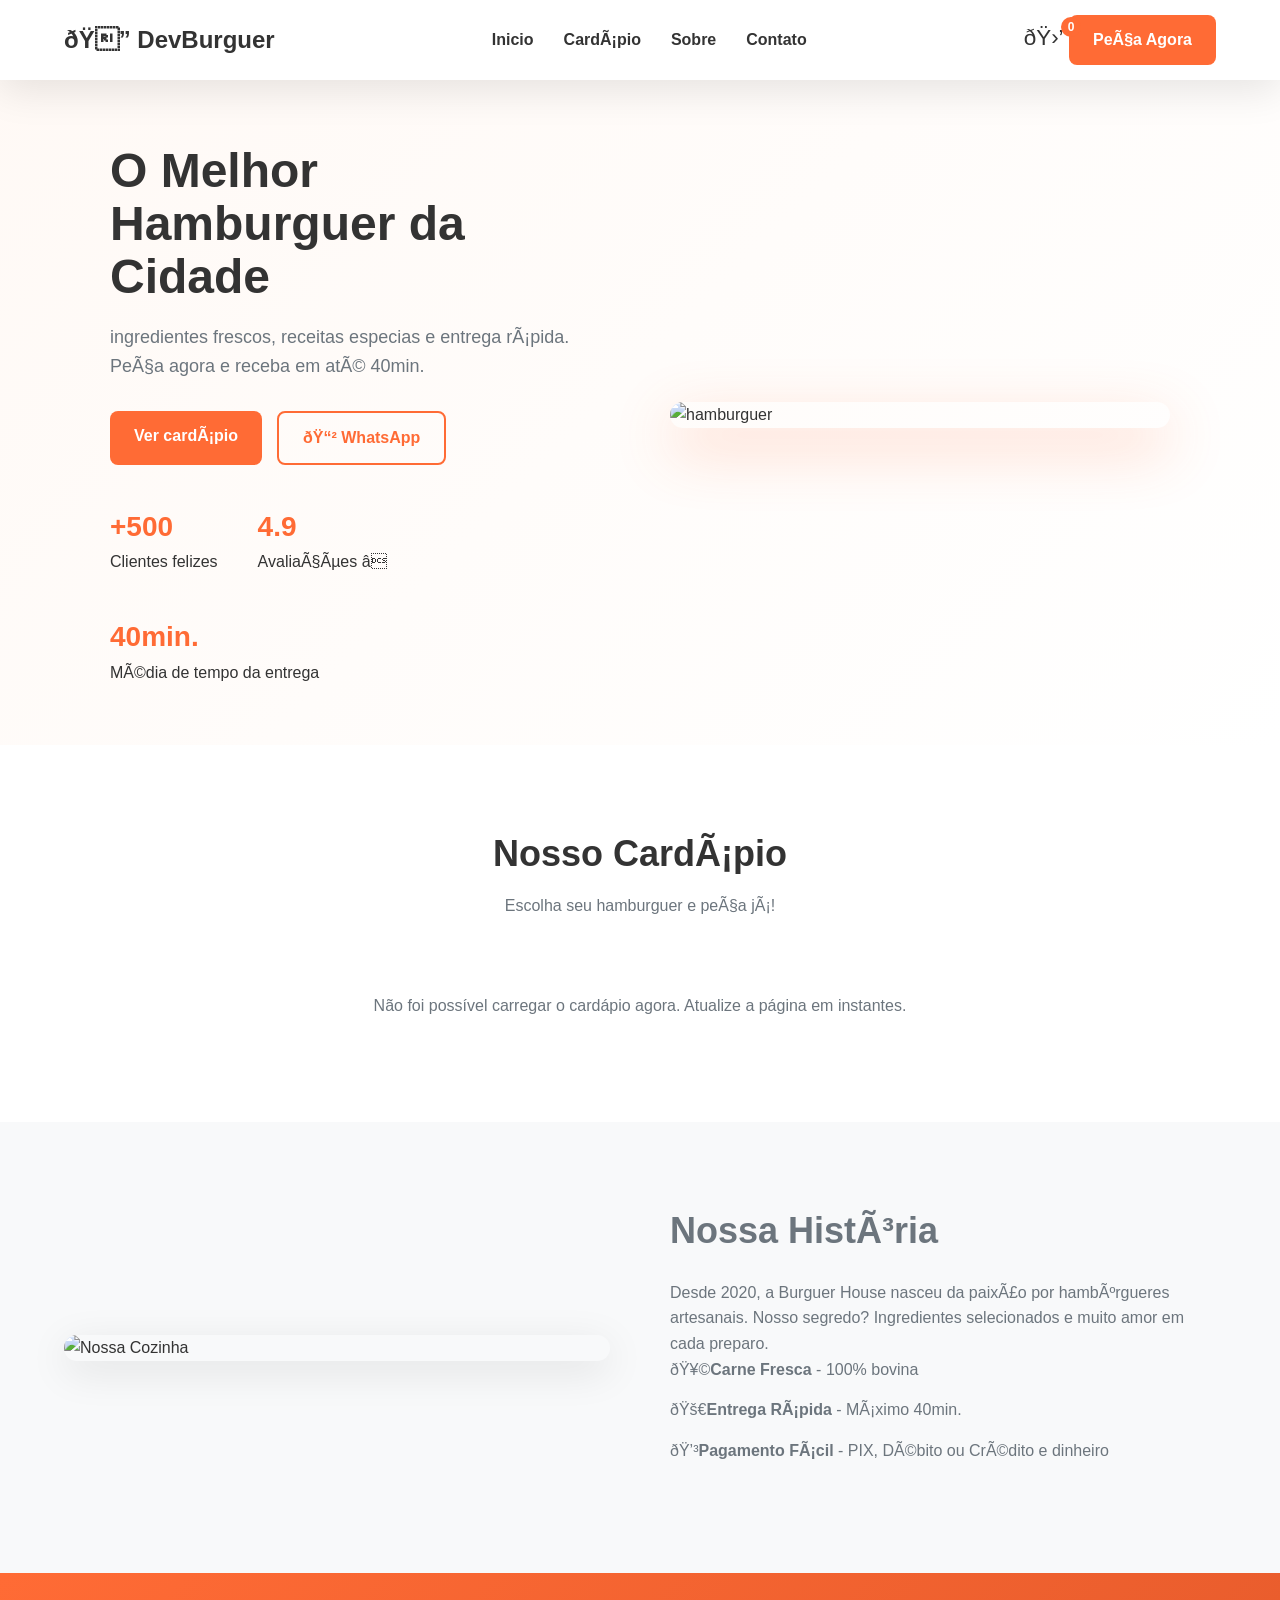
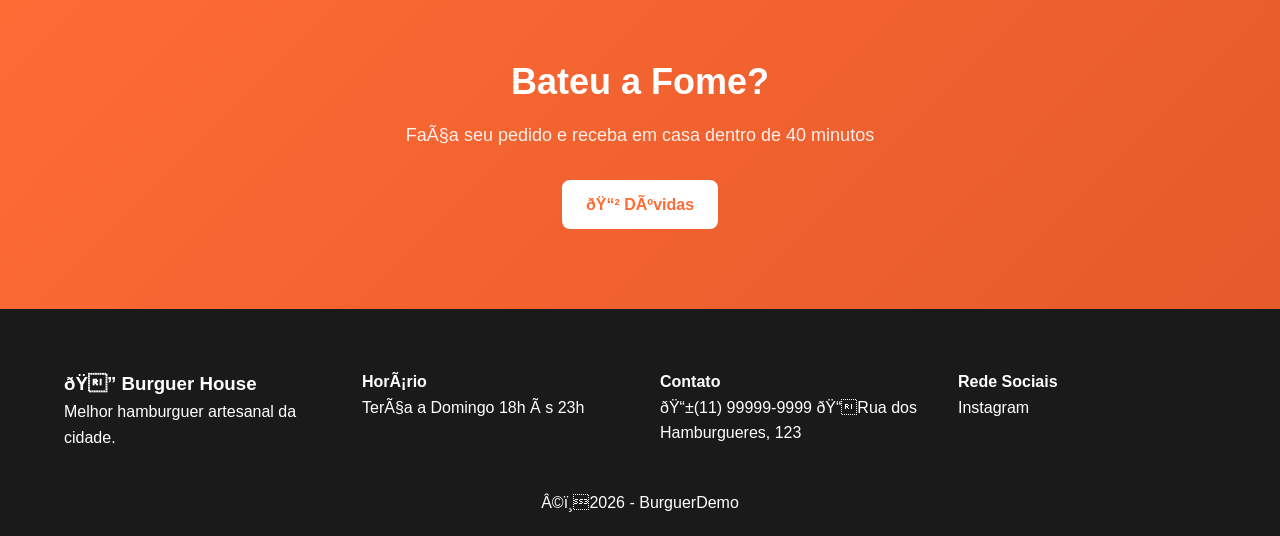
==== commit e06493a6: "add backend" ====
--- a/index.html
+++ b/index.html
@@ -5,6 +5,17 @@
     <meta name="viewport" content="width=device-width, initial-scale=1.0">
     <link rel="stylesheet" href="style.css">
     <title>Burguer Demo</title>
+    <script type="text/javascript">
+              window.onload = function(){
+              (function(d, script) {
+              script = d.createElement('script');
+              script.type = 'text/javascript';
+              script.async = true;
+              script.src = 'https://w.app/widget-v1/M4yeDV.js';
+              d.getElementsByTagName('head')[0].appendChild(script);
+              }(document));
+              };
+              </script>
 </head>
 <body>
     <header>
@@ -30,7 +41,7 @@
                 <p>ingredientes frescos, receitas especias e entrega rápida. Peça agora e receba em até 40min.</p>
                 <nav class="hero-buttons">
                     <a id="#cardapio" href="#cardapio" class="btn">Ver cardápio</a>
-                    <a href="https://wa.me/5511999999999" class="btn btn-outline">📲 WhatsApp</a>
+                    <a href="https://w.app/m4yedv" class="btn btn-outline">📲 WhatsApp</a>
                 </nav>
                 <ul class="hero-stats">
                     <li>
@@ -59,7 +70,12 @@
 
         <ul class="menu-grid"></ul>
 
-<script src="cardapio.js"></script>
+        <script src="cardapio.js"></script>
+
+        <script src="https://cdn.jsdelivr.net/npm/@supabase/supabase-js@2.110.9"></script>
+        <script src="supabase-config.js"></script>
+        <script src="produtos.js"></script>
+        <script src="cardapio.js"></script>
 
     </section>
 
@@ -79,7 +95,7 @@
     <section id="cta" class="cta">
         <h2>Bateu a Fome?</h2>
         <p>Faça seu pedido e receba em casa dentro de 40 minutos</p>
-        <a href="https://wa.me/5511999999999" class="btn btn-light">📲 Dúvidas</a>
+        <a href="https://w.app/m4yedv" class="btn btn-light">📲 Dúvidas</a>
     </section>
 
     <footer id="contato">
@@ -110,7 +126,9 @@
         <p class="copy">©️2026 - BurguerDemo</p>
 
     </footer>
-
+    <link rel="stylesheet" href="politica-de-privacidade.html">
+    <script src="produtos.js"></script>
+    <script src="cardapio.js"></script>
 
 </body>
 </html>
--- a/style.css
+++ b/style.css
@@ -479,3 +479,32 @@
         transition: none !important;
     }
 }
+
+/* ---------- Cardápio lido do banco ---------- */
+.menu-grid li.menu-status {
+    grid-column: 1 / -1;
+    padding: 24px;
+    background: none;
+    box-shadow: none;
+    color: var(--gray);
+    text-align: center;
+}
+
+/* Produto sem foto: mostra o emoji no lugar da imagem */
+.menu-grid li .menu-emoji {
+    display: flex;
+    align-items: center;
+    justify-content: center;
+    width: 100%;
+    height: 300px;
+    background: #fff1ea;
+    font-size: 4.5rem;
+}
+
+@media (max-width: 900px) {
+    .menu-grid li .menu-emoji { height: 240px; }
+}
+
+@media (max-width: 520px) {
+    .menu-grid li .menu-emoji { height: 200px; }
+}
